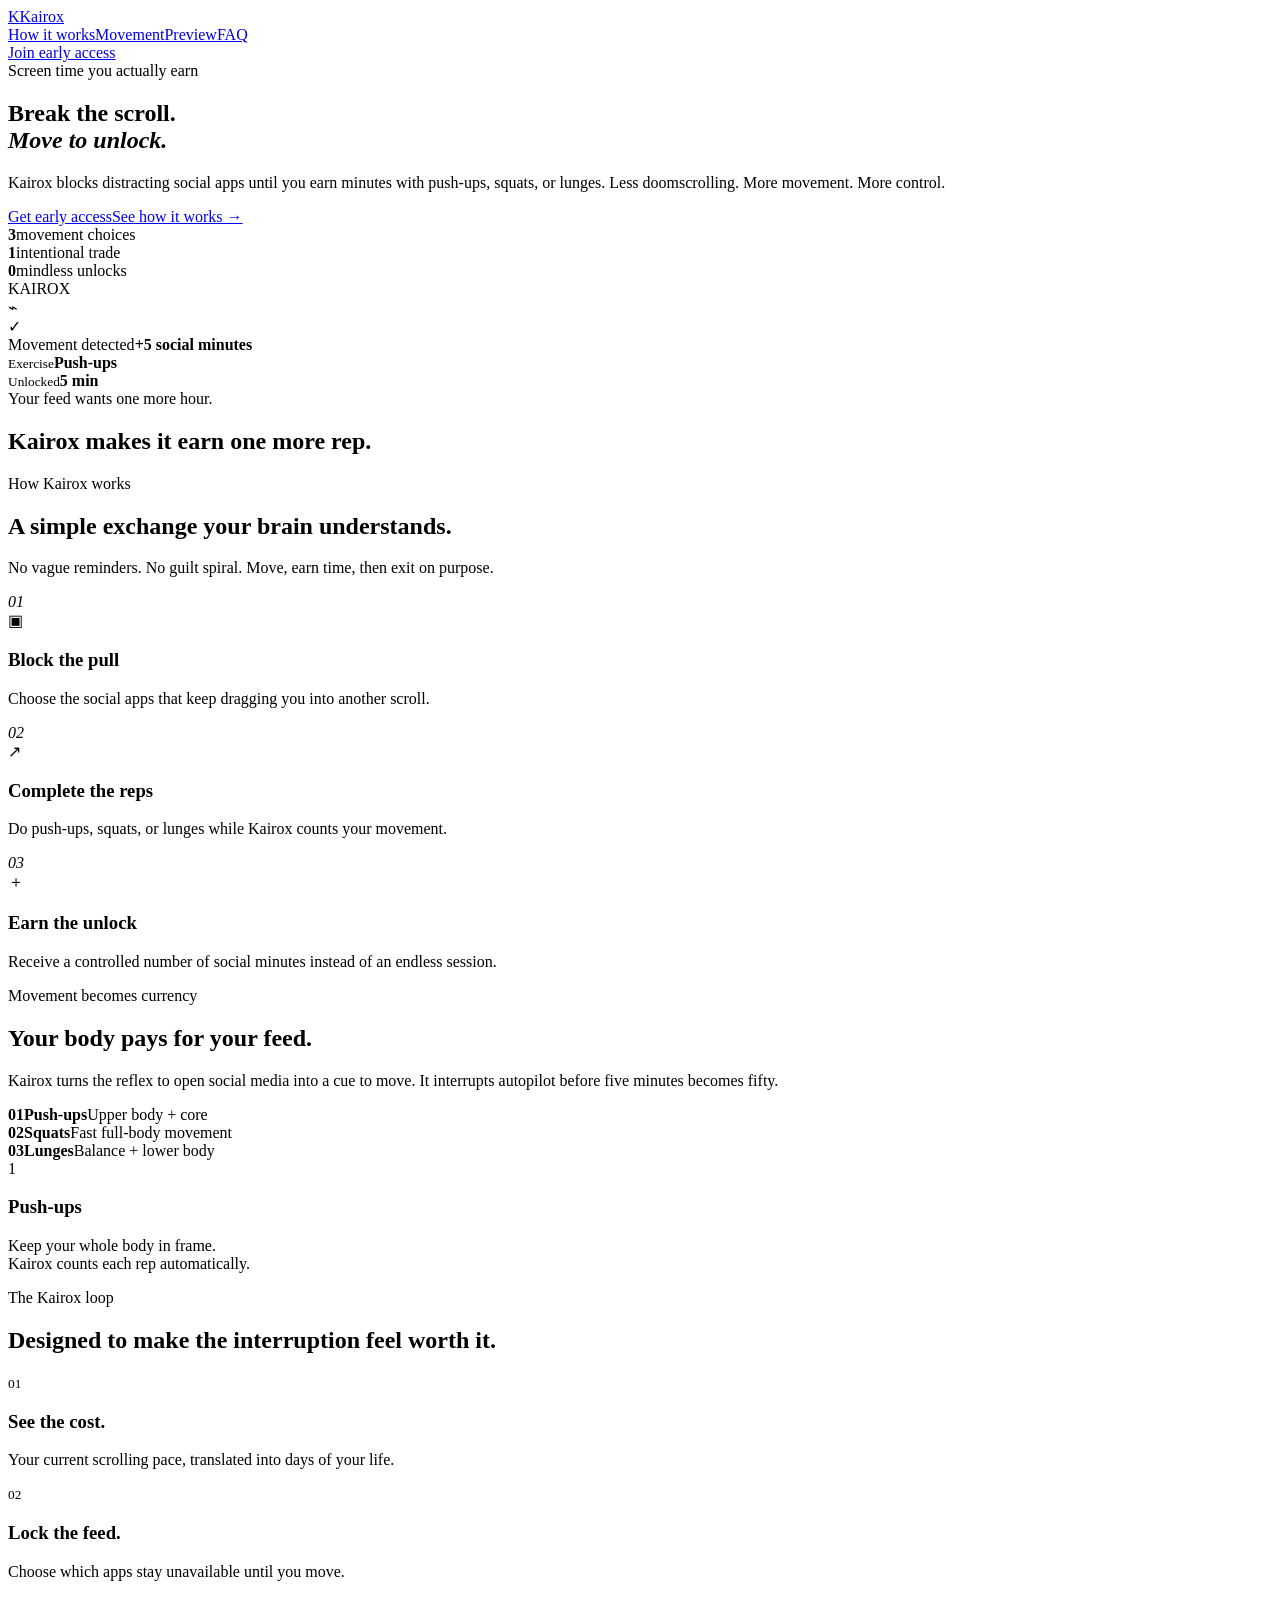
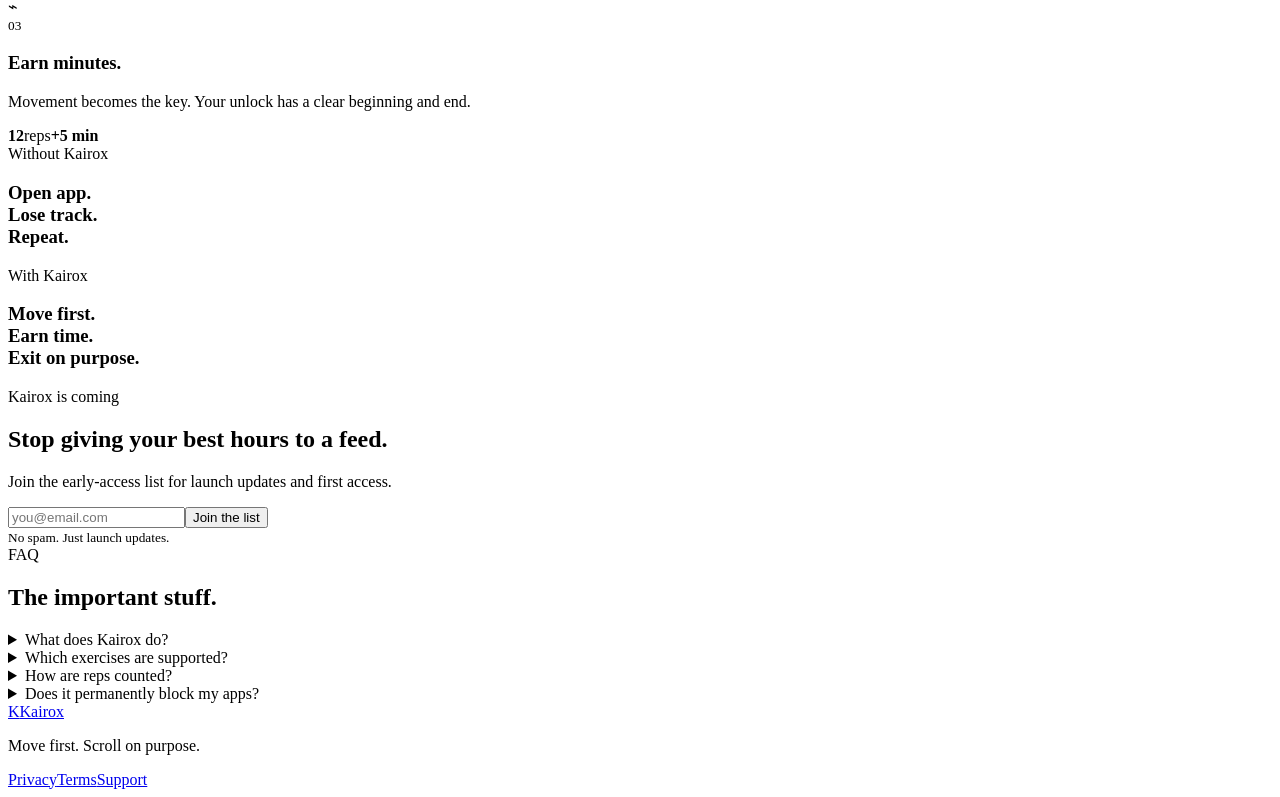
==== index.html @ 6521b89d "Build Kairox landing page" ====
<!doctype html>
<html lang="en">
<head>
  <meta charset="utf-8" />
  <meta name="viewport" content="width=device-width,initial-scale=1" />
  <meta name="theme-color" content="#f8f3ff" />
  <meta name="description" content="Kairox blocks distracting social apps until you earn minutes with push-ups, squats, or lunges." />
  <title>Kairox — Move to Unlock</title>
  <link rel="preconnect" href="https://fonts.googleapis.com">
  <link rel="preconnect" href="https://fonts.gstatic.com" crossorigin>
  <link href="https://fonts.googleapis.com/css2?family=DM+Sans:wght@400;500;600;700&family=Manrope:wght@500;600;700;800&display=swap" rel="stylesheet">
  <link rel="stylesheet" href="styles.css" />
</head>
<body>
  <div class="glow glow-a"></div><div class="glow glow-b"></div>
  <header class="nav-wrap">
    <nav class="nav shell">
      <a class="brand" href="#top"><span class="logo">K</span><span>Kairox</span></a>
      <div class="nav-links"><a href="#how">How it works</a><a href="#movement">Movement</a><a href="#preview">Preview</a><a href="#faq">FAQ</a></div>
      <a class="btn small" href="#waitlist">Join early access</a>
    </nav>
  </header>

  <main id="top">
    <section class="hero shell">
      <div class="hero-copy reveal">
        <div class="eyebrow"><span></span> Screen time you actually earn</div>
        <h1>Break the scroll.<br><em>Move to unlock.</em></h1>
        <p>Kairox blocks distracting social apps until you earn minutes with push-ups, squats, or lunges. Less doomscrolling. More movement. More control.</p>
        <div class="actions"><a class="btn" href="#waitlist">Get early access</a><a class="plain" href="#how">See how it works →</a></div>
        <div class="metrics"><div><b>3</b><span>movement choices</span></div><div><b>1</b><span>intentional trade</span></div><div><b>0</b><span>mindless unlocks</span></div></div>
      </div>

      <div class="hero-art reveal" aria-label="Kairox exercise unlock preview">
        <div class="phone">
          <div class="island"></div>
          <div class="soft-head">KAIROX</div>
          <div class="scene">
            <div class="glass-phone"><div class="lock">⌁</div><div class="check">✓</div></div>
            <div class="person"><div class="head"></div><div class="body"></div><div class="arm a1"></div><div class="arm a2"></div><div class="leg l1"></div><div class="leg l2"></div></div>
          </div>
          <div class="earn-card"><span>Movement detected</span><strong>+5 social minutes</strong></div>
        </div>
        <div class="float-card one"><small>Exercise</small><strong>Push-ups</strong></div>
        <div class="float-card two"><small>Unlocked</small><strong>5 min</strong></div>
      </div>
    </section>

    <section class="stripe"><div class="shell reveal"><span>Your feed wants one more hour.</span><h2>Kairox makes it earn one more rep.</h2></div></section>

    <section class="section shell" id="how">
      <div class="heading reveal"><span>How Kairox works</span><h2>A simple exchange your brain understands.</h2><p>No vague reminders. No guilt spiral. Move, earn time, then exit on purpose.</p></div>
      <div class="steps">
        <article class="card reveal"><i>01</i><div class="icon">▣</div><h3>Block the pull</h3><p>Choose the social apps that keep dragging you into another scroll.</p></article>
        <article class="card reveal"><i>02</i><div class="icon">↗</div><h3>Complete the reps</h3><p>Do push-ups, squats, or lunges while Kairox counts your movement.</p></article>
        <article class="card reveal"><i>03</i><div class="icon">＋</div><h3>Earn the unlock</h3><p>Receive a controlled number of social minutes instead of an endless session.</p></article>
      </div>
    </section>

    <section class="movement" id="movement"><div class="shell movement-grid">
      <div class="reveal"><span class="kicker">Movement becomes currency</span><h2>Your body pays for your feed.</h2><p>Kairox turns the reflex to open social media into a cue to move. It interrupts autopilot before five minutes becomes fifty.</p>
        <div class="moves"><div><b>01</b><strong>Push-ups</strong><span>Upper body + core</span></div><div><b>02</b><strong>Squats</strong><span>Fast full-body movement</span></div><div><b>03</b><strong>Lunges</strong><span>Balance + lower body</span></div></div>
      </div>
      <div class="rep-ui reveal"><div class="camera"><div class="skeleton"><span class="joint j1"></span><span class="joint j2"></span><span class="joint j3"></span><span class="joint j4"></span><span class="joint j5"></span><span class="bone b1"></span><span class="bone b2"></span><span class="bone b3"></span><span class="bone b4"></span></div><div class="rep">1</div></div><h3>Push-ups</h3><p>Keep your whole body in frame.<br>Kairox counts each rep automatically.</p></div>
    </div></section>

    <section class="section shell" id="preview">
      <div class="heading reveal"><span>The Kairox loop</span><h2>Designed to make the interruption feel worth it.</h2></div>
      <div class="showcase">
        <article class="panel reveal"><div><small>01</small><h3>See the cost.</h3><p>Your current scrolling pace, translated into days of your life.</p></div><div class="hourglass"><span></span></div></article>
        <article class="panel reveal"><div><small>02</small><h3>Lock the feed.</h3><p>Choose which apps stay unavailable until you move.</p></div><div class="glass-device"><span>⌁</span><i></i><i></i></div></article>
        <article class="panel reveal"><div><small>03</small><h3>Earn minutes.</h3><p>Movement becomes the key. Your unlock has a clear beginning and end.</p></div><div class="earned"><b>12</b><span>reps</span><strong>+5 min</strong></div></article>
      </div>
    </section>

    <section class="section shell"><div class="compare reveal"><div><span>Without Kairox</span><h3>Open app.<br>Lose track.<br>Repeat.</h3></div><i></i><div><span>With Kairox</span><h3>Move first.<br>Earn time.<br>Exit on purpose.</h3></div></div></section>

    <section class="section shell" id="waitlist"><div class="cta reveal"><div class="cta-orb"></div><div><span class="kicker">Kairox is coming</span><h2>Stop giving your best hours to a feed.</h2><p>Join the early-access list for launch updates and first access.</p><form id="signup"><input id="email" type="email" placeholder="you@email.com" required><button class="btn" type="submit">Join the list</button></form><small id="note">No spam. Just launch updates.</small></div></div></section>

    <section class="section shell" id="faq"><div class="heading reveal"><span>FAQ</span><h2>The important stuff.</h2></div><div class="faq">
      <details class="reveal"><summary>What does Kairox do?</summary><p>It blocks selected distracting social apps and lets you earn controlled unlock time by completing supported exercises.</p></details>
      <details class="reveal"><summary>Which exercises are supported?</summary><p>Kairox is designed around push-ups, squats, and lunges.</p></details>
      <details class="reveal"><summary>How are reps counted?</summary><p>The exercise experience uses the camera to recognize supported movement and count completed repetitions.</p></details>
      <details class="reveal"><summary>Does it permanently block my apps?</summary><p>No. You choose the apps and rules. Kairox is meant to replace automatic access with intentional, earned access.</p></details>
    </div></section>
  </main>

  <footer><div class="shell footer"><a class="brand" href="#top"><span class="logo">K</span><span>Kairox</span></a><p>Move first. Scroll on purpose.</p><div><a href="privacy.html">Privacy</a><a href="terms.html">Terms</a><a href="support.html">Support</a></div></div></footer>
  <script src="script.js"></script>
</body>
</html>
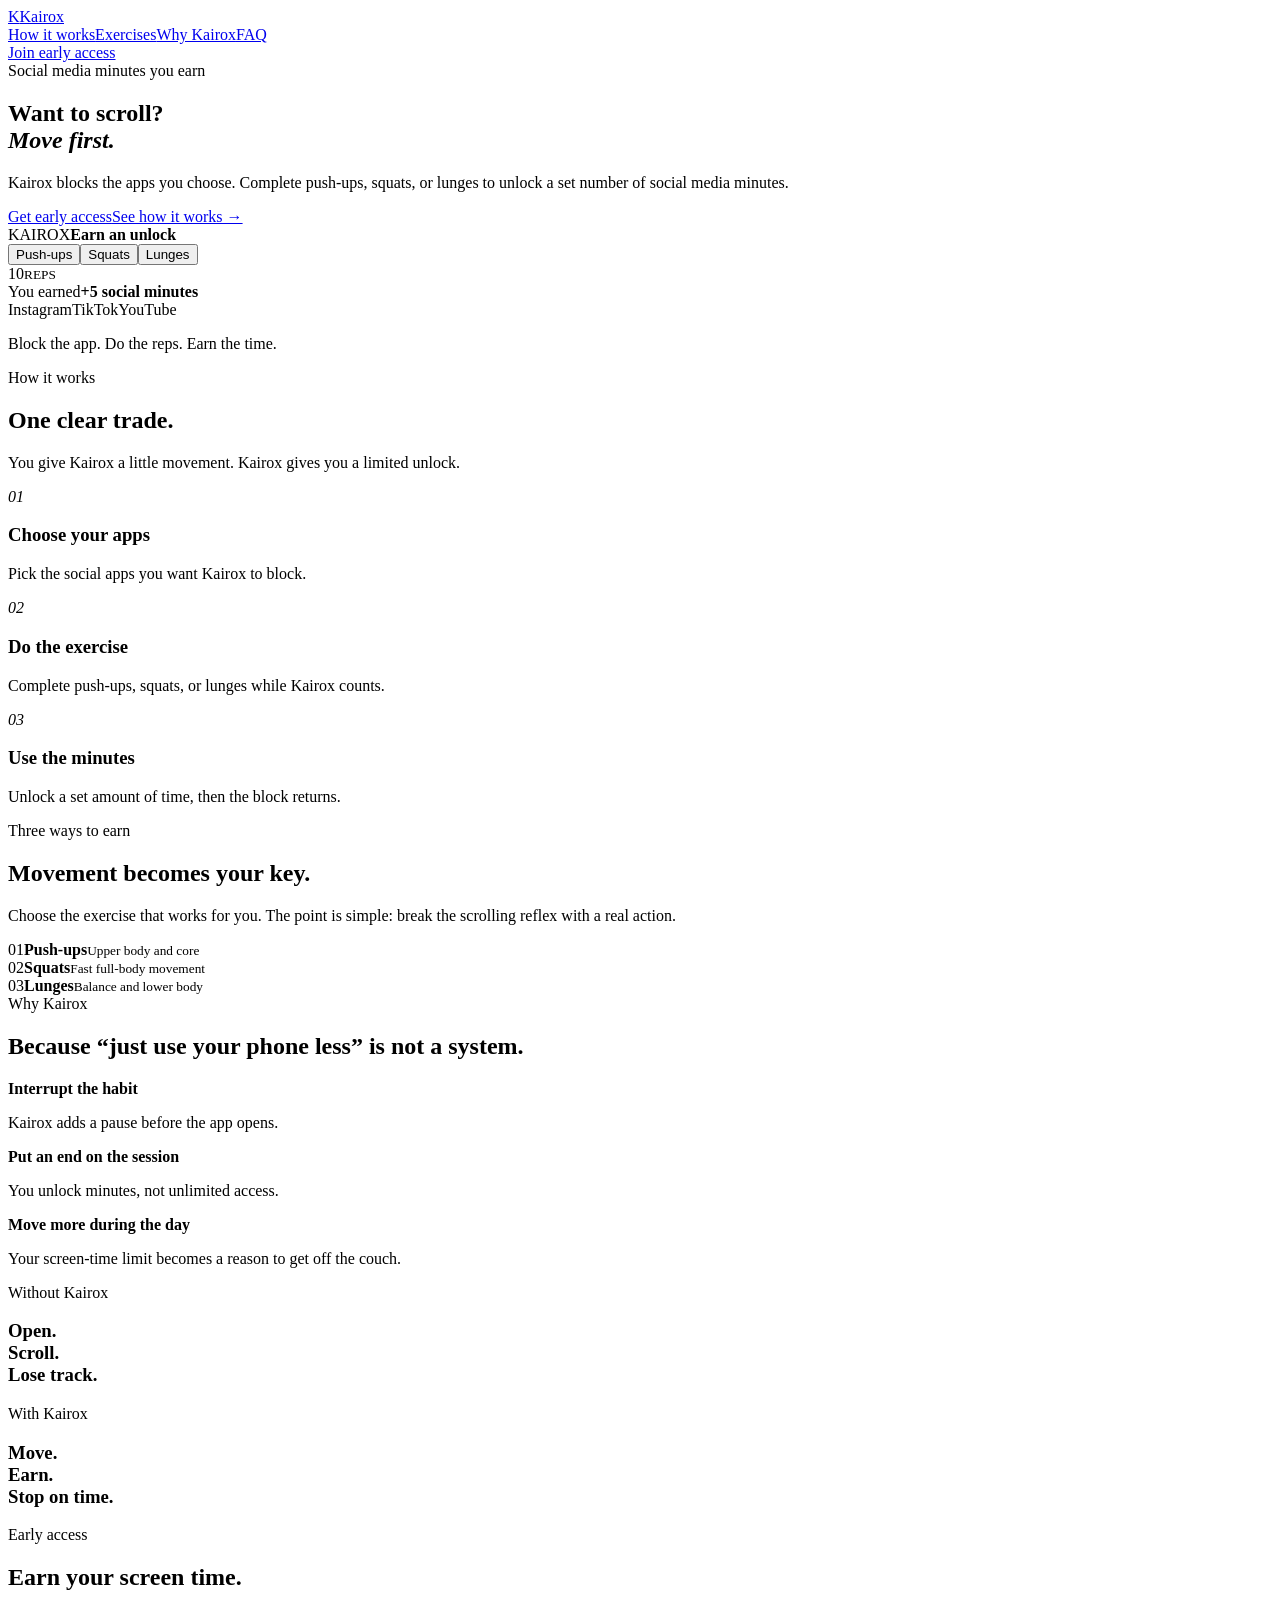
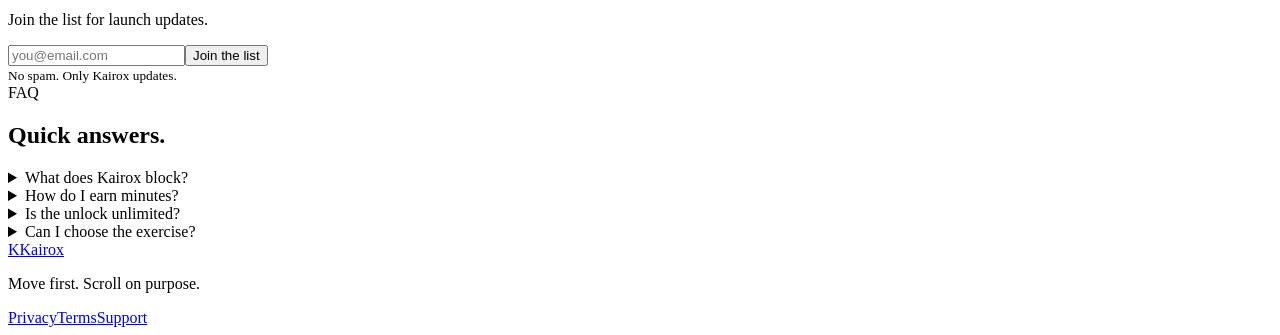
==== commit d81eba89: "Simplify Kairox visuals and sharpen website copy" ====
--- a/index.html
+++ b/index.html
@@ -3,20 +3,19 @@
 <head>
   <meta charset="utf-8" />
   <meta name="viewport" content="width=device-width,initial-scale=1" />
-  <meta name="theme-color" content="#f8f3ff" />
-  <meta name="description" content="Kairox blocks distracting social apps until you earn minutes with push-ups, squats, or lunges." />
-  <title>Kairox — Move to Unlock</title>
+  <meta name="theme-color" content="#faf5ff" />
+  <meta name="description" content="Kairox blocks social media until you earn time back through push-ups, squats, or lunges." />
+  <title>Kairox — Earn Your Screen Time</title>
   <link rel="preconnect" href="https://fonts.googleapis.com">
   <link rel="preconnect" href="https://fonts.gstatic.com" crossorigin>
-  <link href="https://fonts.googleapis.com/css2?family=DM+Sans:wght@400;500;600;700&family=Manrope:wght@500;600;700;800&display=swap" rel="stylesheet">
-  <link rel="stylesheet" href="styles.css" />
+  <link href="https://fonts.googleapis.com/css2?family=DM+Sans:wght@400;500;600;700&family=Manrope:wght@600;700;800&display=swap" rel="stylesheet">
+  <link rel="stylesheet" href="styles-v2.css" />
 </head>
 <body>
-  <div class="glow glow-a"></div><div class="glow glow-b"></div>
   <header class="nav-wrap">
     <nav class="nav shell">
       <a class="brand" href="#top"><span class="logo">K</span><span>Kairox</span></a>
-      <div class="nav-links"><a href="#how">How it works</a><a href="#movement">Movement</a><a href="#preview">Preview</a><a href="#faq">FAQ</a></div>
+      <div class="nav-links"><a href="#how">How it works</a><a href="#moves">Exercises</a><a href="#why">Why Kairox</a><a href="#faq">FAQ</a></div>
       <a class="btn small" href="#waitlist">Join early access</a>
     </nav>
   </header>
@@ -24,64 +23,63 @@
   <main id="top">
     <section class="hero shell">
       <div class="hero-copy reveal">
-        <div class="eyebrow"><span></span> Screen time you actually earn</div>
-        <h1>Break the scroll.<br><em>Move to unlock.</em></h1>
-        <p>Kairox blocks distracting social apps until you earn minutes with push-ups, squats, or lunges. Less doomscrolling. More movement. More control.</p>
+        <div class="eyebrow">Social media minutes you earn</div>
+        <h1>Want to scroll?<br><em>Move first.</em></h1>
+        <p>Kairox blocks the apps you choose. Complete push-ups, squats, or lunges to unlock a set number of social media minutes.</p>
         <div class="actions"><a class="btn" href="#waitlist">Get early access</a><a class="plain" href="#how">See how it works →</a></div>
-        <div class="metrics"><div><b>3</b><span>movement choices</span></div><div><b>1</b><span>intentional trade</span></div><div><b>0</b><span>mindless unlocks</span></div></div>
       </div>
 
-      <div class="hero-art reveal" aria-label="Kairox exercise unlock preview">
-        <div class="phone">
-          <div class="island"></div>
-          <div class="soft-head">KAIROX</div>
-          <div class="scene">
-            <div class="glass-phone"><div class="lock">⌁</div><div class="check">✓</div></div>
-            <div class="person"><div class="head"></div><div class="body"></div><div class="arm a1"></div><div class="arm a2"></div><div class="leg l1"></div><div class="leg l2"></div></div>
-          </div>
-          <div class="earn-card"><span>Movement detected</span><strong>+5 social minutes</strong></div>
-        </div>
-        <div class="float-card one"><small>Exercise</small><strong>Push-ups</strong></div>
-        <div class="float-card two"><small>Unlocked</small><strong>5 min</strong></div>
+      <div class="unlock-demo reveal" aria-label="Kairox unlock example">
+        <div class="demo-top"><span>KAIROX</span><strong>Earn an unlock</strong></div>
+        <div class="exercise-tabs"><button class="active">Push-ups</button><button>Squats</button><button>Lunges</button></div>
+        <div class="rep-ring"><span>10</span><small>REPS</small></div>
+        <div class="reward-card"><span>You earned</span><strong>+5 social minutes</strong></div>
+        <div class="app-row"><span>Instagram</span><span>TikTok</span><span>YouTube</span></div>
       </div>
     </section>
 
-    <section class="stripe"><div class="shell reveal"><span>Your feed wants one more hour.</span><h2>Kairox makes it earn one more rep.</h2></div></section>
+    <section class="stripe"><div class="shell"><p>Block the app. Do the reps. Earn the time.</p></div></section>
 
     <section class="section shell" id="how">
-      <div class="heading reveal"><span>How Kairox works</span><h2>A simple exchange your brain understands.</h2><p>No vague reminders. No guilt spiral. Move, earn time, then exit on purpose.</p></div>
+      <div class="heading reveal"><span>How it works</span><h2>One clear trade.</h2><p>You give Kairox a little movement. Kairox gives you a limited unlock.</p></div>
       <div class="steps">
-        <article class="card reveal"><i>01</i><div class="icon">▣</div><h3>Block the pull</h3><p>Choose the social apps that keep dragging you into another scroll.</p></article>
-        <article class="card reveal"><i>02</i><div class="icon">↗</div><h3>Complete the reps</h3><p>Do push-ups, squats, or lunges while Kairox counts your movement.</p></article>
-        <article class="card reveal"><i>03</i><div class="icon">＋</div><h3>Earn the unlock</h3><p>Receive a controlled number of social minutes instead of an endless session.</p></article>
+        <article class="card reveal"><i>01</i><h3>Choose your apps</h3><p>Pick the social apps you want Kairox to block.</p></article>
+        <article class="card reveal"><i>02</i><h3>Do the exercise</h3><p>Complete push-ups, squats, or lunges while Kairox counts.</p></article>
+        <article class="card reveal"><i>03</i><h3>Use the minutes</h3><p>Unlock a set amount of time, then the block returns.</p></article>
       </div>
     </section>
 
-    <section class="movement" id="movement"><div class="shell movement-grid">
-      <div class="reveal"><span class="kicker">Movement becomes currency</span><h2>Your body pays for your feed.</h2><p>Kairox turns the reflex to open social media into a cue to move. It interrupts autopilot before five minutes becomes fifty.</p>
-        <div class="moves"><div><b>01</b><strong>Push-ups</strong><span>Upper body + core</span></div><div><b>02</b><strong>Squats</strong><span>Fast full-body movement</span></div><div><b>03</b><strong>Lunges</strong><span>Balance + lower body</span></div></div>
-      </div>
-      <div class="rep-ui reveal"><div class="camera"><div class="skeleton"><span class="joint j1"></span><span class="joint j2"></span><span class="joint j3"></span><span class="joint j4"></span><span class="joint j5"></span><span class="bone b1"></span><span class="bone b2"></span><span class="bone b3"></span><span class="bone b4"></span></div><div class="rep">1</div></div><h3>Push-ups</h3><p>Keep your whole body in frame.<br>Kairox counts each rep automatically.</p></div>
-    </div></section>
-
-    <section class="section shell" id="preview">
-      <div class="heading reveal"><span>The Kairox loop</span><h2>Designed to make the interruption feel worth it.</h2></div>
-      <div class="showcase">
-        <article class="panel reveal"><div><small>01</small><h3>See the cost.</h3><p>Your current scrolling pace, translated into days of your life.</p></div><div class="hourglass"><span></span></div></article>
-        <article class="panel reveal"><div><small>02</small><h3>Lock the feed.</h3><p>Choose which apps stay unavailable until you move.</p></div><div class="glass-device"><span>⌁</span><i></i><i></i></div></article>
-        <article class="panel reveal"><div><small>03</small><h3>Earn minutes.</h3><p>Movement becomes the key. Your unlock has a clear beginning and end.</p></div><div class="earned"><b>12</b><span>reps</span><strong>+5 min</strong></div></article>
+    <section class="section soft" id="moves">
+      <div class="shell movement-grid">
+        <div class="reveal"><span class="kicker">Three ways to earn</span><h2>Movement becomes your key.</h2><p>Choose the exercise that works for you. The point is simple: break the scrolling reflex with a real action.</p></div>
+        <div class="move-list reveal">
+          <div><span>01</span><strong>Push-ups</strong><small>Upper body and core</small></div>
+          <div><span>02</span><strong>Squats</strong><small>Fast full-body movement</small></div>
+          <div><span>03</span><strong>Lunges</strong><small>Balance and lower body</small></div>
+        </div>
       </div>
     </section>
 
-    <section class="section shell"><div class="compare reveal"><div><span>Without Kairox</span><h3>Open app.<br>Lose track.<br>Repeat.</h3></div><i></i><div><span>With Kairox</span><h3>Move first.<br>Earn time.<br>Exit on purpose.</h3></div></div></section>
+    <section class="section shell" id="why">
+      <div class="heading reveal"><span>Why Kairox</span><h2>Because “just use your phone less” is not a system.</h2></div>
+      <div class="why-grid">
+        <article class="why-card reveal"><strong>Interrupt the habit</strong><p>Kairox adds a pause before the app opens.</p></article>
+        <article class="why-card reveal"><strong>Put an end on the session</strong><p>You unlock minutes, not unlimited access.</p></article>
+        <article class="why-card reveal"><strong>Move more during the day</strong><p>Your screen-time limit becomes a reason to get off the couch.</p></article>
+      </div>
+    </section>
 
-    <section class="section shell" id="waitlist"><div class="cta reveal"><div class="cta-orb"></div><div><span class="kicker">Kairox is coming</span><h2>Stop giving your best hours to a feed.</h2><p>Join the early-access list for launch updates and first access.</p><form id="signup"><input id="email" type="email" placeholder="you@email.com" required><button class="btn" type="submit">Join the list</button></form><small id="note">No spam. Just launch updates.</small></div></div></section>
+    <section class="section shell">
+      <div class="compare reveal"><div><span>Without Kairox</span><h3>Open.<br>Scroll.<br>Lose track.</h3></div><i></i><div><span>With Kairox</span><h3>Move.<br>Earn.<br>Stop on time.</h3></div></div>
+    </section>
 
-    <section class="section shell" id="faq"><div class="heading reveal"><span>FAQ</span><h2>The important stuff.</h2></div><div class="faq">
-      <details class="reveal"><summary>What does Kairox do?</summary><p>It blocks selected distracting social apps and lets you earn controlled unlock time by completing supported exercises.</p></details>
-      <details class="reveal"><summary>Which exercises are supported?</summary><p>Kairox is designed around push-ups, squats, and lunges.</p></details>
-      <details class="reveal"><summary>How are reps counted?</summary><p>The exercise experience uses the camera to recognize supported movement and count completed repetitions.</p></details>
-      <details class="reveal"><summary>Does it permanently block my apps?</summary><p>No. You choose the apps and rules. Kairox is meant to replace automatic access with intentional, earned access.</p></details>
+    <section class="section shell" id="waitlist"><div class="cta reveal"><div><span class="kicker">Early access</span><h2>Earn your screen time.</h2><p>Join the list for launch updates.</p><form id="signup"><input id="email" type="email" placeholder="you@email.com" required><button class="btn" type="submit">Join the list</button></form><small id="note">No spam. Only Kairox updates.</small></div></div></section>
+
+    <section class="section shell" id="faq"><div class="heading reveal"><span>FAQ</span><h2>Quick answers.</h2></div><div class="faq">
+      <details class="reveal"><summary>What does Kairox block?</summary><p>You choose which social media apps are restricted.</p></details>
+      <details class="reveal"><summary>How do I earn minutes?</summary><p>Complete push-ups, squats, or lunges. Kairox counts your reps and unlocks a set amount of time.</p></details>
+      <details class="reveal"><summary>Is the unlock unlimited?</summary><p>No. You earn a specific number of minutes. When they run out, the block returns.</p></details>
+      <details class="reveal"><summary>Can I choose the exercise?</summary><p>Yes. Pick from the supported movement options before you start.</p></details>
     </div></section>
   </main>
 
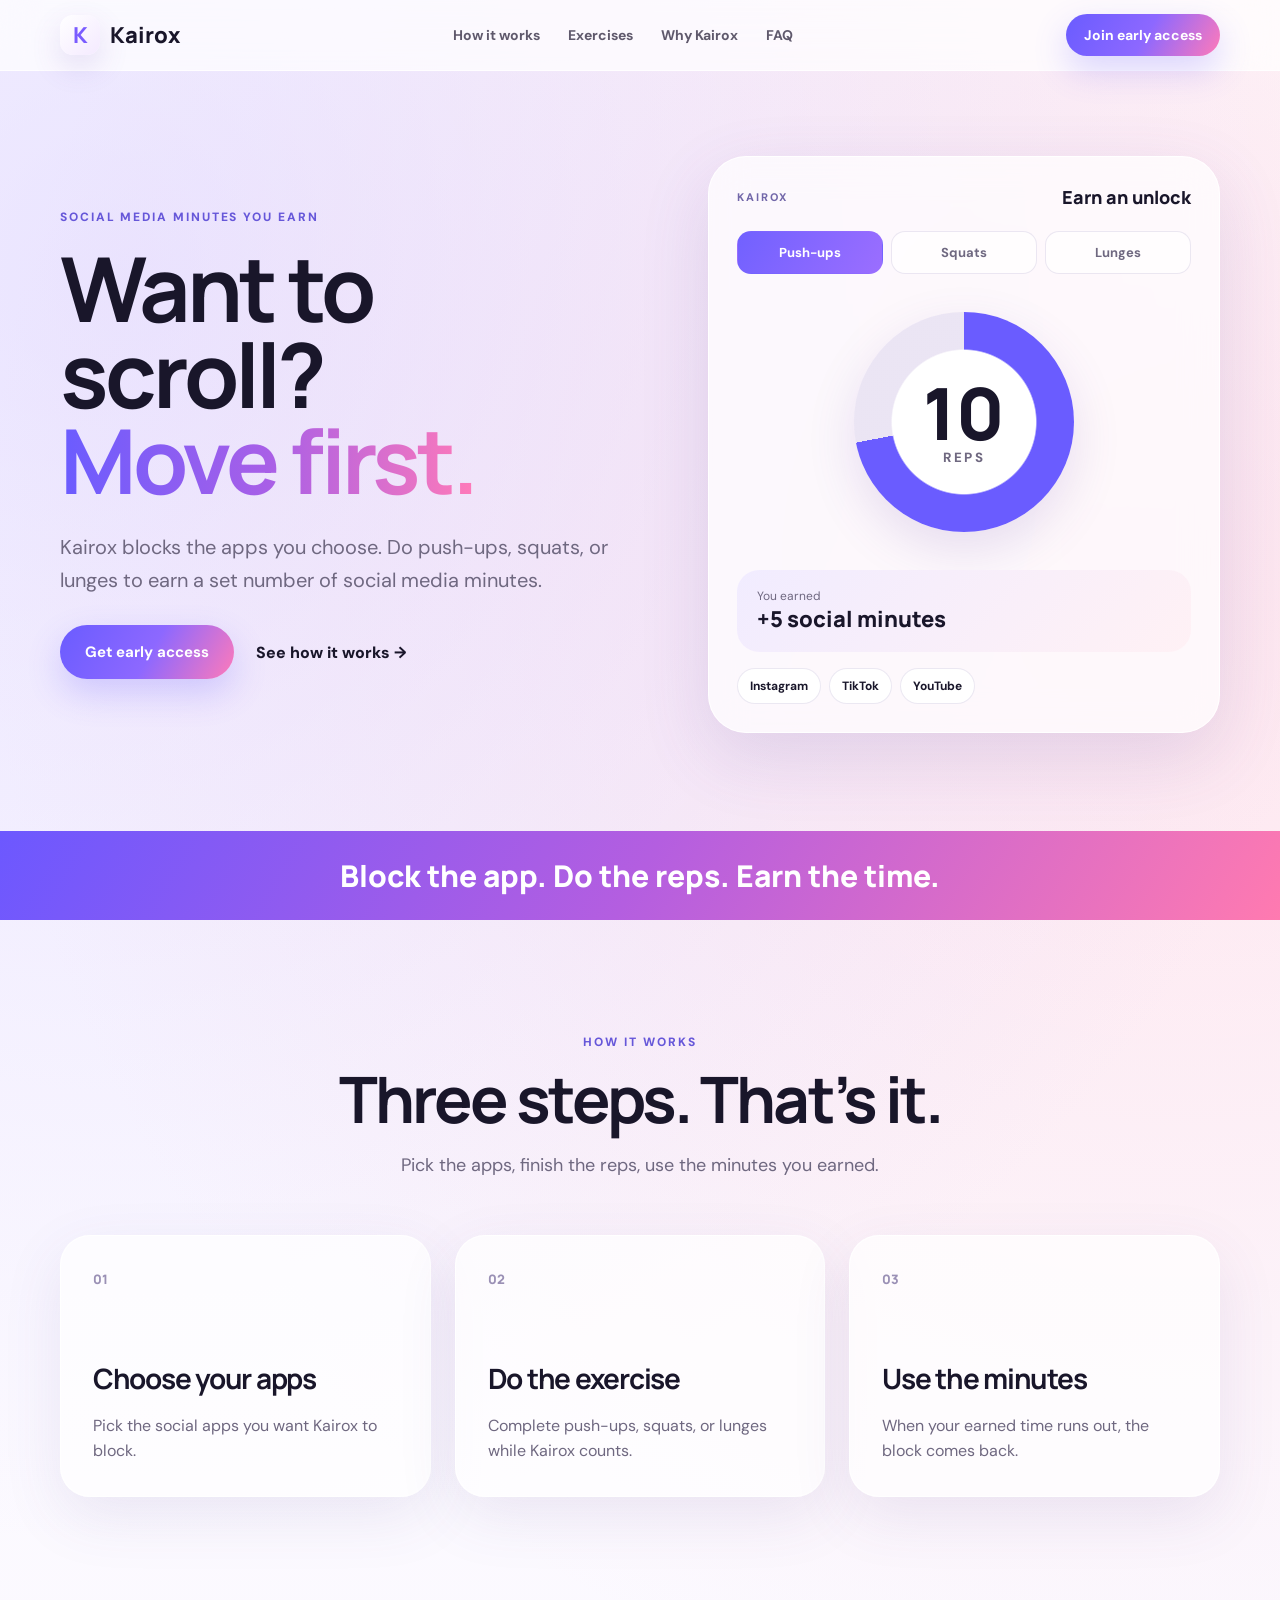
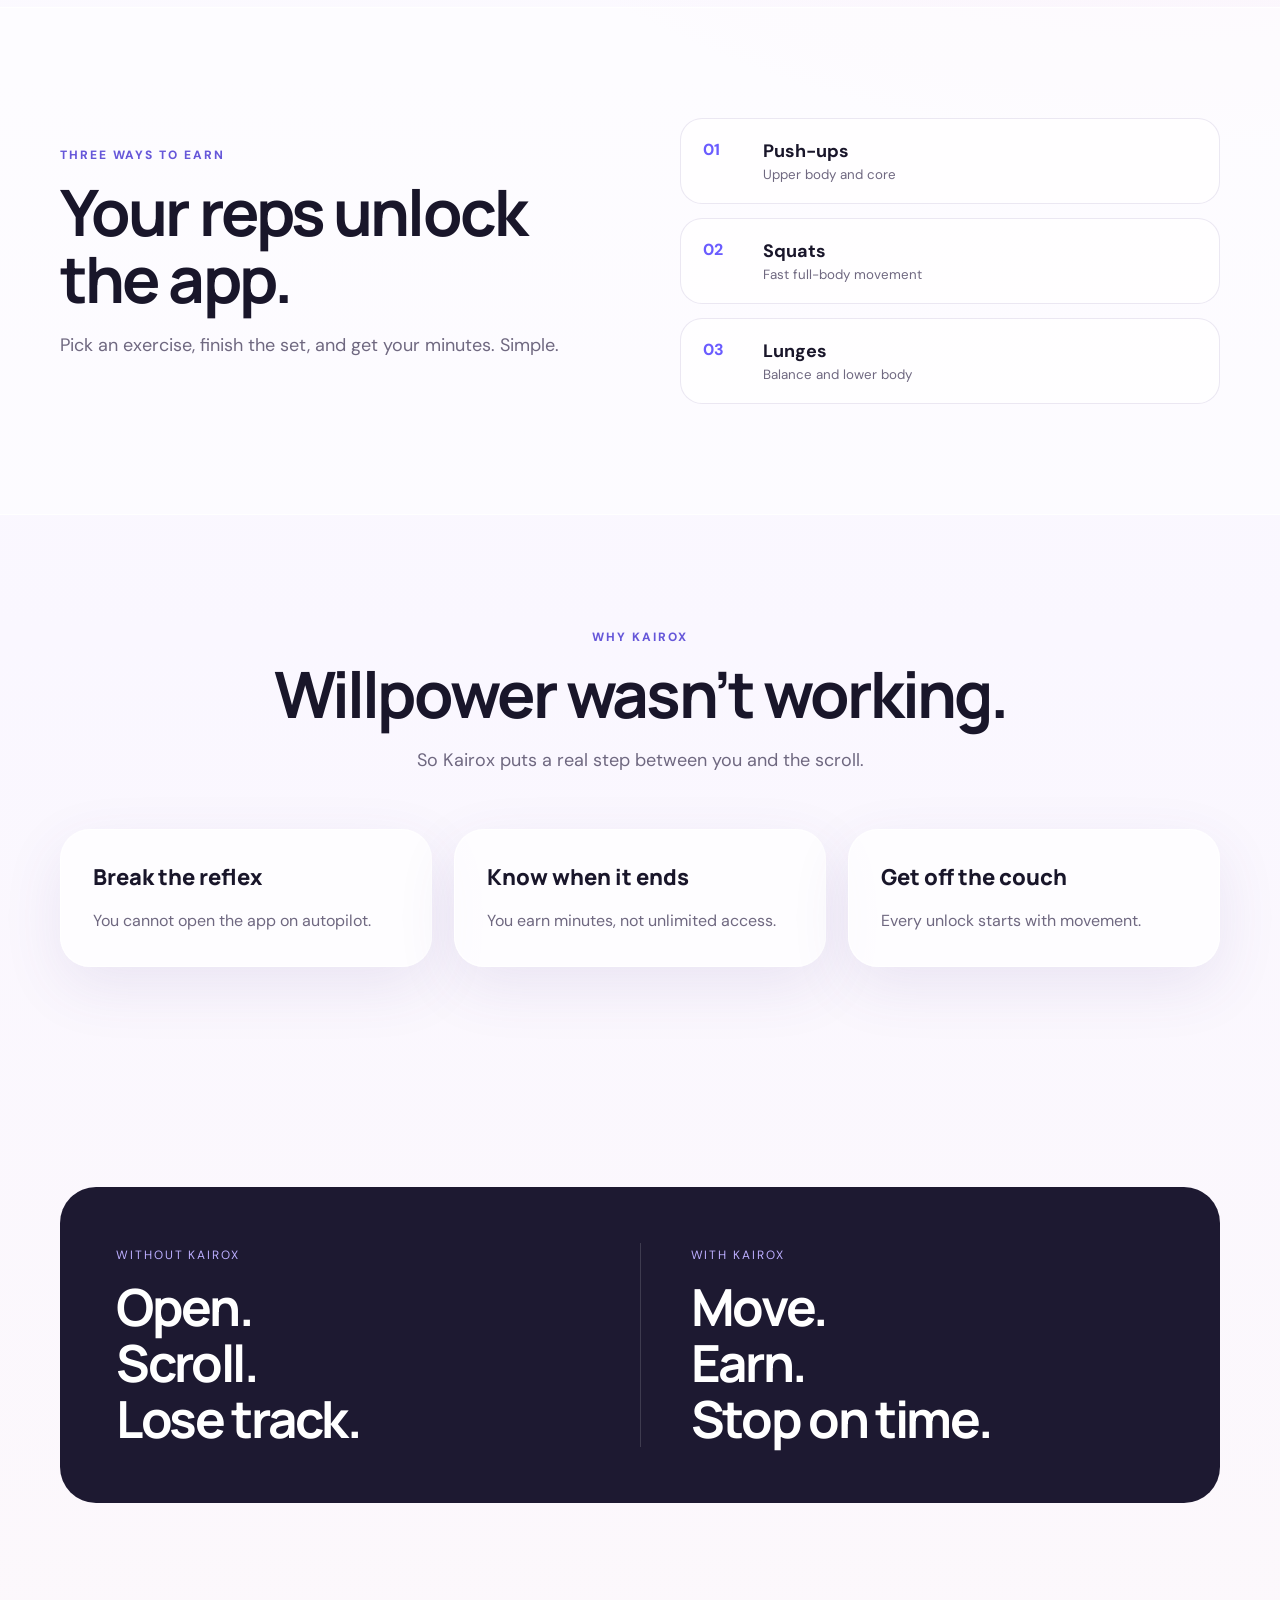
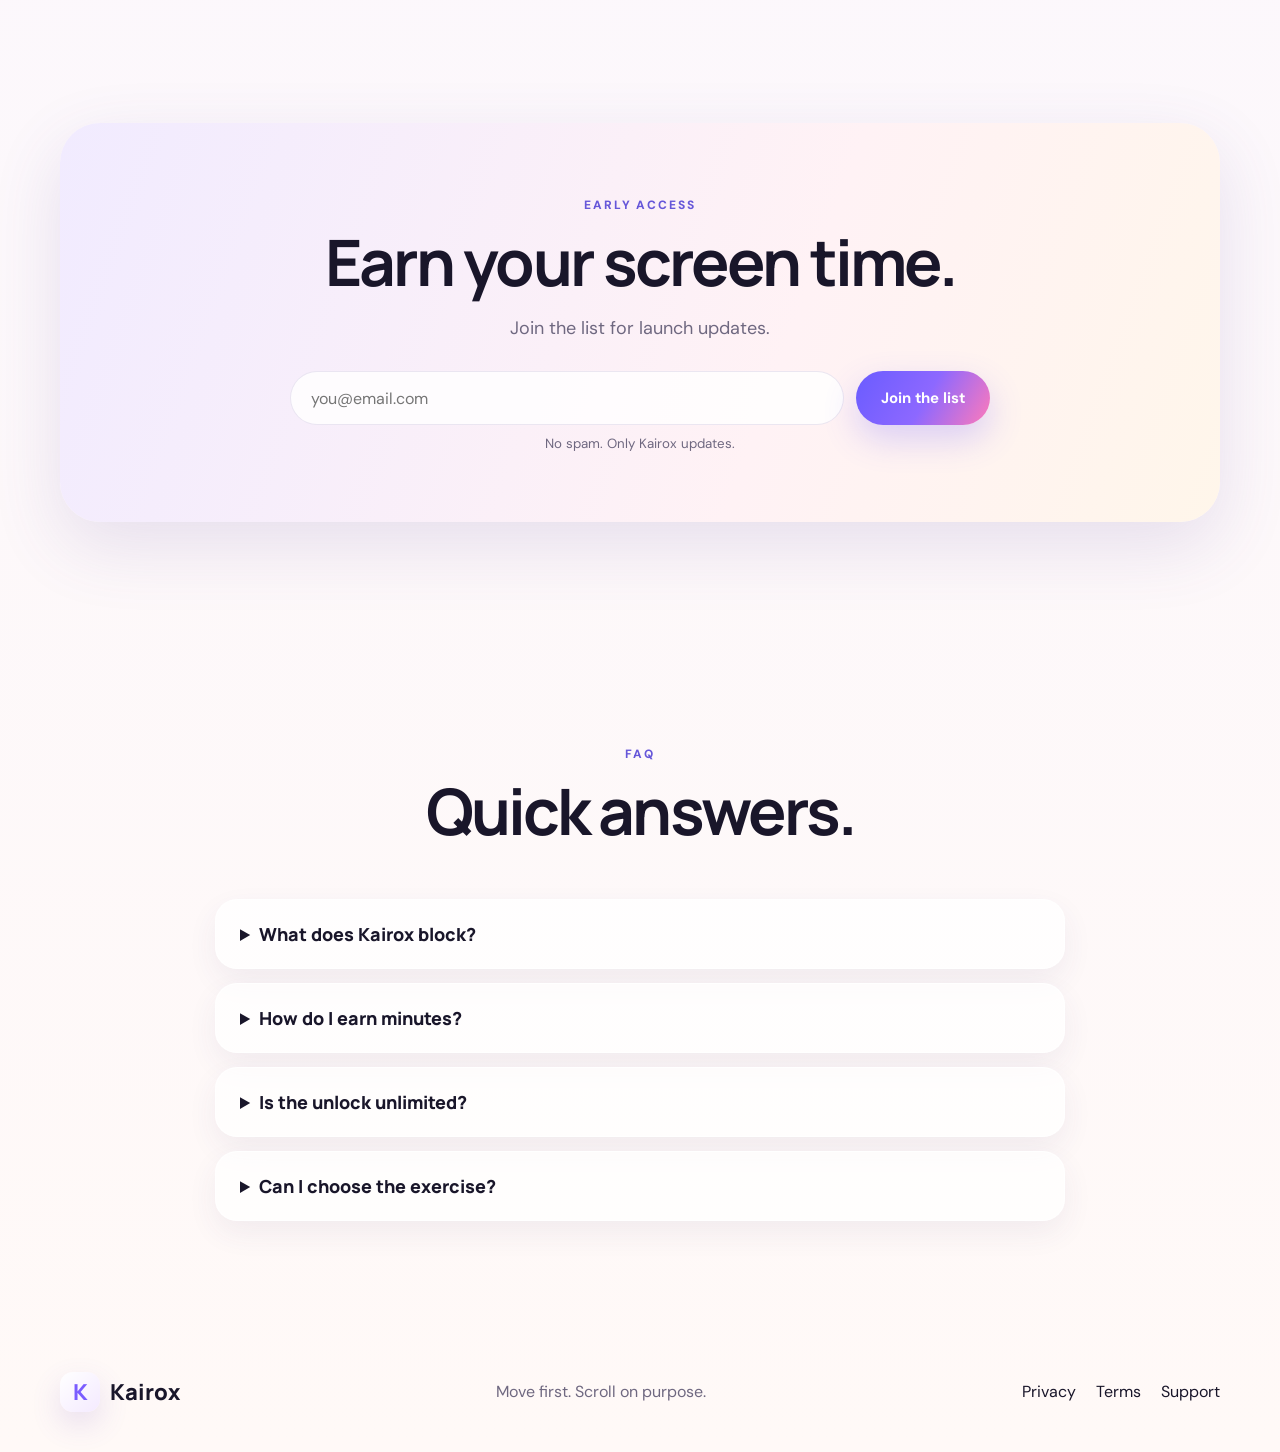
==== commit 6da117c6: "Make Kairox website copy more direct and natural" ====
--- a/index.html
+++ b/index.html
@@ -25,7 +25,7 @@
       <div class="hero-copy reveal">
         <div class="eyebrow">Social media minutes you earn</div>
         <h1>Want to scroll?<br><em>Move first.</em></h1>
-        <p>Kairox blocks the apps you choose. Complete push-ups, squats, or lunges to unlock a set number of social media minutes.</p>
+        <p>Kairox blocks the apps you choose. Do push-ups, squats, or lunges to earn a set number of social media minutes.</p>
         <div class="actions"><a class="btn" href="#waitlist">Get early access</a><a class="plain" href="#how">See how it works →</a></div>
       </div>
 
@@ -41,17 +41,17 @@
     <section class="stripe"><div class="shell"><p>Block the app. Do the reps. Earn the time.</p></div></section>
 
     <section class="section shell" id="how">
-      <div class="heading reveal"><span>How it works</span><h2>One clear trade.</h2><p>You give Kairox a little movement. Kairox gives you a limited unlock.</p></div>
+      <div class="heading reveal"><span>How it works</span><h2>Three steps. That’s it.</h2><p>Pick the apps, finish the reps, use the minutes you earned.</p></div>
       <div class="steps">
         <article class="card reveal"><i>01</i><h3>Choose your apps</h3><p>Pick the social apps you want Kairox to block.</p></article>
         <article class="card reveal"><i>02</i><h3>Do the exercise</h3><p>Complete push-ups, squats, or lunges while Kairox counts.</p></article>
-        <article class="card reveal"><i>03</i><h3>Use the minutes</h3><p>Unlock a set amount of time, then the block returns.</p></article>
+        <article class="card reveal"><i>03</i><h3>Use the minutes</h3><p>When your earned time runs out, the block comes back.</p></article>
       </div>
     </section>
 
     <section class="section soft" id="moves">
       <div class="shell movement-grid">
-        <div class="reveal"><span class="kicker">Three ways to earn</span><h2>Movement becomes your key.</h2><p>Choose the exercise that works for you. The point is simple: break the scrolling reflex with a real action.</p></div>
+        <div class="reveal"><span class="kicker">Three ways to earn</span><h2>Your reps unlock the app.</h2><p>Pick an exercise, finish the set, and get your minutes. Simple.</p></div>
         <div class="move-list reveal">
           <div><span>01</span><strong>Push-ups</strong><small>Upper body and core</small></div>
           <div><span>02</span><strong>Squats</strong><small>Fast full-body movement</small></div>
@@ -61,11 +61,11 @@
     </section>
 
     <section class="section shell" id="why">
-      <div class="heading reveal"><span>Why Kairox</span><h2>Because “just use your phone less” is not a system.</h2></div>
+      <div class="heading reveal"><span>Why Kairox</span><h2>Willpower wasn’t working.</h2><p>So Kairox puts a real step between you and the scroll.</p></div>
       <div class="why-grid">
-        <article class="why-card reveal"><strong>Interrupt the habit</strong><p>Kairox adds a pause before the app opens.</p></article>
-        <article class="why-card reveal"><strong>Put an end on the session</strong><p>You unlock minutes, not unlimited access.</p></article>
-        <article class="why-card reveal"><strong>Move more during the day</strong><p>Your screen-time limit becomes a reason to get off the couch.</p></article>
+        <article class="why-card reveal"><strong>Break the reflex</strong><p>You cannot open the app on autopilot.</p></article>
+        <article class="why-card reveal"><strong>Know when it ends</strong><p>You earn minutes, not unlimited access.</p></article>
+        <article class="why-card reveal"><strong>Get off the couch</strong><p>Every unlock starts with movement.</p></article>
       </div>
     </section>
 
--- a/styles-v2.css
+++ b/styles-v2.css
@@ -0,0 +1 @@
+:root{--ink:#19162a;--muted:#6f6880;--purple:#6a5cff;--pink:#ff7ab9;--lav:#d8ceff;--line:rgba(90,67,150,.12);--shadow:0 24px 70px rgba(95,72,155,.14)}*{box-sizing:border-box}html{scroll-behavior:smooth}body{margin:0;font-family:"DM Sans",sans-serif;color:var(--ink);background:radial-gradient(circle at 10% 6%,rgba(205,191,255,.42),transparent 28%),radial-gradient(circle at 92% 12%,rgba(255,196,214,.42),transparent 28%),linear-gradient(180deg,#fff 0%,#faf7ff 48%,#fff9f7 100%);overflow-x:hidden}a{color:inherit;text-decoration:none}.shell{width:min(1160px,calc(100% - 40px));margin:auto}.nav-wrap{position:sticky;top:0;z-index:30;padding:14px 0;background:rgba(255,255,255,.72);backdrop-filter:blur(18px);border-bottom:1px solid rgba(255,255,255,.82)}.nav{display:flex;align-items:center;justify-content:space-between;gap:28px}.brand{display:flex;align-items:center;gap:10px;font:800 22px Manrope}.logo{width:40px;height:40px;border-radius:13px;display:grid;place-items:center;background:linear-gradient(135deg,#fff,#f4eaff);color:#7a5cff;box-shadow:0 12px 30px rgba(109,80,190,.16)}.nav-links{display:flex;gap:28px;font-size:14px;font-weight:700;color:#5f596c}.nav-links a:hover{color:var(--purple)}.btn{display:inline-flex;align-items:center;justify-content:center;min-height:54px;padding:0 25px;border:0;border-radius:999px;background:linear-gradient(120deg,var(--purple),#8d68ff 52%,var(--pink));color:#fff;font:700 15px "DM Sans";box-shadow:0 14px 34px rgba(102,87,255,.24);cursor:pointer;transition:.2s}.btn:hover{transform:translateY(-2px)}.btn.small{min-height:42px;padding:0 18px;font-size:14px}.hero{min-height:760px;display:grid;grid-template-columns:1fr .9fr;gap:80px;align-items:center;padding:82px 0 96px}.eyebrow,.kicker,.heading>span{text-transform:uppercase;letter-spacing:.16em;font-size:12px;font-weight:800;color:#6657d9}h1,h2,h3{font-family:Manrope,sans-serif;margin:0;letter-spacing:-.045em}h1{font-size:clamp(58px,7vw,94px);line-height:.96;margin-top:20px}h1 em{font-style:normal;background:linear-gradient(90deg,var(--purple),#a85fe7,var(--pink));-webkit-background-clip:text;color:transparent}.hero-copy>p{font-size:20px;line-height:1.65;color:var(--muted);max-width:650px;margin:28px 0}.actions{display:flex;align-items:center;gap:22px}.plain{font-weight:800}.unlock-demo{padding:28px;border-radius:38px;background:rgba(255,255,255,.72);border:1px solid rgba(255,255,255,.94);box-shadow:var(--shadow);backdrop-filter:blur(18px)}.demo-top{display:flex;justify-content:space-between;align-items:center;margin-bottom:22px}.demo-top span{font-size:11px;letter-spacing:.18em;font-weight:800;color:#7267a9}.demo-top strong{font:800 18px Manrope}.exercise-tabs{display:grid;grid-template-columns:repeat(3,1fr);gap:8px}.exercise-tabs button{border:1px solid var(--line);background:rgba(255,255,255,.68);border-radius:14px;padding:12px 8px;font:700 13px "DM Sans";color:var(--muted)}.exercise-tabs .active{background:linear-gradient(120deg,#7161ff,#9b6eff);color:#fff;border-color:transparent}.rep-ring{width:220px;height:220px;border-radius:50%;margin:38px auto;display:grid;place-items:center;align-content:center;background:radial-gradient(circle,#fff 0 46%,transparent 47%),conic-gradient(var(--purple) 0 72%,rgba(105,89,180,.12) 72% 100%);box-shadow:0 18px 48px rgba(105,77,169,.15)}.rep-ring span{font:800 72px Manrope;line-height:1}.rep-ring small{letter-spacing:.18em;color:var(--muted);font-weight:800}.reward-card{padding:18px 20px;border-radius:22px;background:linear-gradient(135deg,#f1ecff,#fff1f5);display:flex;flex-direction:column}.reward-card span{font-size:12px;color:var(--muted)}.reward-card strong{font:800 22px Manrope}.app-row{display:flex;gap:8px;flex-wrap:wrap;margin-top:16px}.app-row span{padding:9px 12px;border-radius:999px;background:#fff;border:1px solid var(--line);font-size:12px;font-weight:700}.stripe{padding:24px 0;background:linear-gradient(120deg,#6c58ff,#b45ee0,#ff7ab0);color:#fff;text-align:center}.stripe p{margin:0;font:800 clamp(20px,3vw,30px) Manrope}.section{padding:110px 0}.heading{max-width:760px;margin:0 auto 54px;text-align:center}.heading h2,.soft h2,.cta h2{font-size:clamp(40px,5vw,64px);line-height:1.06;margin:14px 0 18px}.heading p,.soft p,.cta p{color:var(--muted);font-size:18px;line-height:1.65}.steps{display:grid;grid-template-columns:repeat(3,1fr);gap:24px}.card,.why-card{padding:32px;border-radius:30px;background:rgba(255,255,255,.7);border:1px solid rgba(255,255,255,.95);box-shadow:0 20px 60px rgba(91,71,145,.1)}.card i{font-style:normal;font:800 13px Manrope;color:#9a90b5}.card h3{font-size:28px;margin:70px 0 10px}.card p,.why-card p{color:var(--muted);line-height:1.6;margin-bottom:0}.soft{background:rgba(255,255,255,.52);border-block:1px solid rgba(255,255,255,.9)}.movement-grid{display:grid;grid-template-columns:1fr 1fr;gap:80px;align-items:center}.move-list{display:grid;gap:14px}.move-list div{display:grid;grid-template-columns:46px 1fr;gap:3px 14px;padding:20px 22px;border-radius:22px;background:rgba(255,255,255,.72);border:1px solid var(--line)}.move-list span{grid-row:1/3;color:var(--purple);font-weight:800}.move-list strong{font-size:18px}.move-list small{color:var(--muted)}.why-grid{display:grid;grid-template-columns:repeat(3,1fr);gap:22px}.why-card strong{font:800 22px Manrope}.compare{display:grid;grid-template-columns:1fr 1px 1fr;gap:50px;padding:56px;border-radius:36px;background:#1d1931;color:#fff}.compare>i{background:rgba(255,255,255,.15)}.compare span{font-size:12px;text-transform:uppercase;letter-spacing:.16em;color:#bcaeff}.compare h3{font-size:clamp(34px,4vw,54px);line-height:1.1;margin-top:14px}.cta{border-radius:40px;padding:70px;background:linear-gradient(110deg,#f1ebff,#fff2f5 62%,#fff6ea);box-shadow:var(--shadow);text-align:center}.cta>div{max-width:700px;margin:auto}.cta form{display:flex;gap:12px;margin-top:28px}.cta input{flex:1;min-height:54px;border-radius:999px;border:1px solid var(--line);padding:0 20px;font:inherit;background:rgba(255,255,255,.8);outline:none}.cta small{display:block;margin-top:10px;color:var(--muted)}.faq{max-width:850px;margin:auto;display:grid;gap:14px}.faq details{padding:22px 24px;border-radius:22px;background:rgba(255,255,255,.72);border:1px solid rgba(255,255,255,.94);box-shadow:0 12px 30px rgba(72,54,116,.07)}.faq summary{font:800 18px Manrope;cursor:pointer}.faq p{color:var(--muted);line-height:1.6;margin-bottom:0}.footer{display:flex;align-items:center;justify-content:space-between;gap:20px;padding:34px 0}.footer p{color:var(--muted)}.footer div{display:flex;gap:20px}.reveal{opacity:0;transform:translateY(20px);transition:.65s}.reveal.visible{opacity:1;transform:none}@media(max-width:900px){.nav-links{display:none}.hero,.movement-grid{grid-template-columns:1fr}.hero-copy{text-align:center}.actions{justify-content:center}.steps,.why-grid{grid-template-columns:1fr}.hero{padding-top:56px}.unlock-demo{max-width:560px;margin:auto}.compare{grid-template-columns:1fr;gap:28px}.compare>i{height:1px}}@media(max-width:620px){.shell{width:min(100% - 24px,1160px)}.btn.small{display:none}h1{font-size:54px}.hero{gap:42px;min-height:auto}.actions{flex-direction:column;align-items:stretch}.rep-ring{width:180px;height:180px}.rep-ring span{font-size:58px}.section{padding:84px 0}.heading h2,.soft h2,.cta h2{font-size:40px}.cta{padding:42px 22px}.cta form{flex-direction:column}.footer{flex-direction:column;text-align:center}.exercise-tabs{grid-template-columns:1fr}.exercise-tabs button:not(.active){display:none}}
